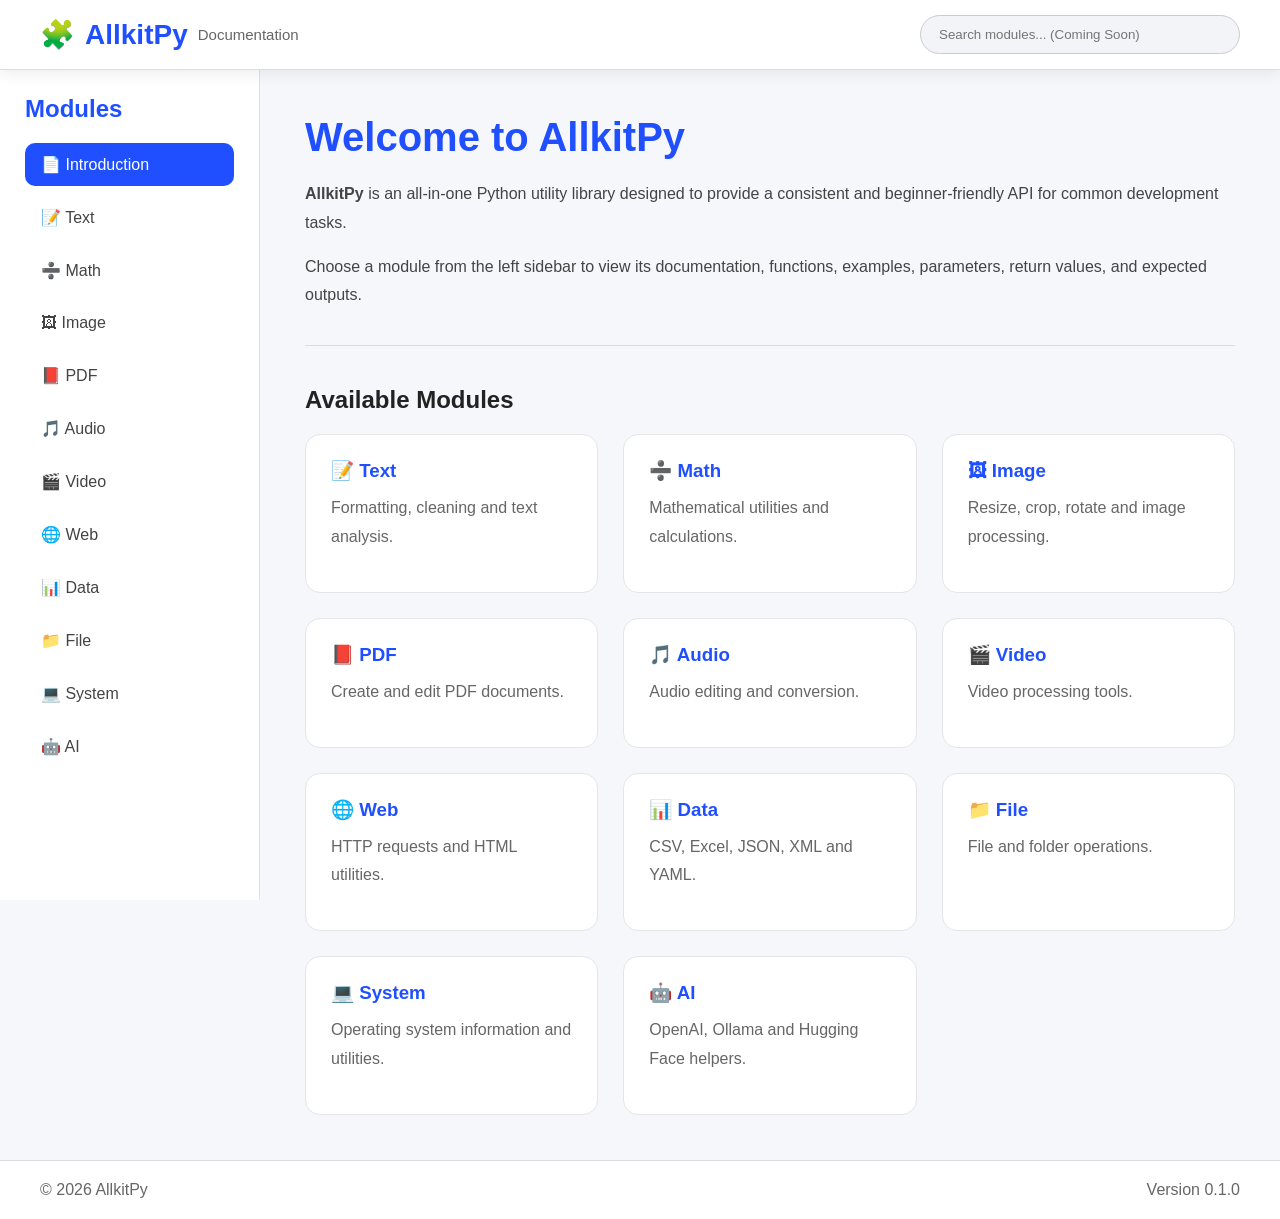
==== examples.html @ 15872f17 "allkitpy.doc  update 1" ====
<!DOCTYPE html>
<html lang="en">

<head>

    <meta charset="UTF-8">
    <meta name="viewport" content="width=device-width, initial-scale=1.0">

    <title>AllkitPy Documentation</title>

    <link rel="stylesheet" href="docs.css">

</head>

<body>

    <!-- ========================================= -->
    <!-- Header -->
    <!-- ========================================= -->

    <header class="topbar">

        <div class="logo">

            🧩 <span>AllkitPy</span>

            <small>Documentation</small>

        </div>

        <div class="search">

            <input
                type="text"
                placeholder="Search modules... (Coming Soon)"
                disabled>

        </div>

    </header>

    <!-- ========================================= -->
    <!-- Main -->
    <!-- ========================================= -->

    <main class="container">

        <!-- ================= Sidebar ================= -->

        <aside class="sidebar">

            <h2>Modules</h2>

            <nav>

                <a href="examples.html" class="active">
                    📄 Introduction
                </a>

                <a href="text.html">
                    📝 Text
                </a>

                <a href="math.html">
                    ➗ Math
                </a>

                <a href="image.html">
                    🖼 Image
                </a>

                <a href="pdf.html">
                    📕 PDF
                </a>

                <a href="audio.html">
                    🎵 Audio
                </a>

                <a href="video.html">
                    🎬 Video
                </a>

                <a href="web.html">
                    🌐 Web
                </a>

                <a href="data.html">
                    📊 Data
                </a>

                <a href="file.html">
                    📁 File
                </a>

                <a href="system.html">
                    💻 System
                </a>

                <a href="ai.html">
                    🤖 AI
                </a>

            </nav>

        </aside>

        <!-- ================= Content ================= -->

        <section class="content">

            <h1>
                Welcome to AllkitPy
            </h1>

            <p>

                <strong>AllkitPy</strong> is an all-in-one Python utility
                library designed to provide a consistent and beginner-friendly
                API for common development tasks.

            </p>

            <p>

                Choose a module from the left sidebar to view its
                documentation, functions, examples, parameters,
                return values, and expected outputs.

            </p>

            <hr>

            <h2>
                Available Modules
            </h2>

            <div class="module-grid">

                <a href="text.html" class="card">
                    <h3>📝 Text</h3>
                    <p>Formatting, cleaning and text analysis.</p>
                </a>

                <a href="math.html" class="card">
                    <h3>➗ Math</h3>
                    <p>Mathematical utilities and calculations.</p>
                </a>

                <a href="image.html" class="card">
                    <h3>🖼 Image</h3>
                    <p>Resize, crop, rotate and image processing.</p>
                </a>

                <a href="pdf.html" class="card">
                    <h3>📕 PDF</h3>
                    <p>Create and edit PDF documents.</p>
                </a>

                <a href="audio.html" class="card">
                    <h3>🎵 Audio</h3>
                    <p>Audio editing and conversion.</p>
                </a>

                <a href="video.html" class="card">
                    <h3>🎬 Video</h3>
                    <p>Video processing tools.</p>
                </a>

                <a href="web.html" class="card">
                    <h3>🌐 Web</h3>
                    <p>HTTP requests and HTML utilities.</p>
                </a>

                <a href="data.html" class="card">
                    <h3>📊 Data</h3>
                    <p>CSV, Excel, JSON, XML and YAML.</p>
                </a>

                <a href="file.html" class="card">
                    <h3>📁 File</h3>
                    <p>File and folder operations.</p>
                </a>

                <a href="system.html" class="card">
                    <h3>💻 System</h3>
                    <p>Operating system information and utilities.</p>
                </a>

                <a href="ai.html" class="card">
                    <h3>🤖 AI</h3>
                    <p>OpenAI, Ollama and Hugging Face helpers.</p>
                </a>

            </div>

        </section>

    </main>

    <!-- ========================================= -->
    <!-- Footer -->
    <!-- ========================================= -->

    <footer>

        © 2026 AllkitPy

        <span>

            Version 0.1.0

        </span>

    </footer>

    <script src="docs.js"></script>

</body>

</html>
---- docs.css ----
/* ===========================================================
   AllkitPy Documentation
   =========================================================== */

*{
    margin:0;
    padding:0;
    box-sizing:border-box;
}

html{
    scroll-behavior:smooth;
}

body{

    font-family:
        "Segoe UI",
        Arial,
        Helvetica,
        sans-serif;

    background:#f5f7fb;

    color:#222;

}

/* ===========================================================
   Header
   =========================================================== */

.topbar{

    position:sticky;

    top:0;

    z-index:1000;

    height:70px;

    background:#ffffff;

    display:flex;

    justify-content:space-between;

    align-items:center;

    padding:0 40px;

    border-bottom:1px solid #dddddd;

    box-shadow:0 3px 15px rgba(0,0,0,.08);

}

.logo{

    display:flex;

    align-items:center;

    gap:10px;

    font-size:28px;

    font-weight:bold;

}

.logo span{

    color:#1f4fff;

}

.logo small{

    color:#666;

    font-size:15px;

    font-weight:500;

}

.search input{

    width:320px;

    padding:11px 18px;

    border-radius:30px;

    border:1px solid #cccccc;

    background:#f3f4f8;

    color:#555;

}

/* ===========================================================
   Layout
   =========================================================== */

.container{

    display:flex;

    min-height:calc(100vh - 70px);

}

/* ===========================================================
   Sidebar
   =========================================================== */

.sidebar{

    width:260px;

    background:white;

    border-right:1px solid #e2e2e2;

    padding:25px;

    position:sticky;

    top:70px;

    height:calc(100vh - 70px);

    overflow:auto;

}

.sidebar h2{

    margin-bottom:20px;

    color:#1f4fff;

}

.sidebar nav{

    display:flex;

    flex-direction:column;

    gap:10px;

}

.sidebar a{

    text-decoration:none;

    color:#444;

    padding:12px 16px;

    border-radius:10px;

    transition:.25s;

}

.sidebar a:hover{

    background:#1f4fff;

    color:white;

    transform:translateX(5px);

}

.sidebar .active{

    background:#1f4fff;

    color:white;

}

/* ===========================================================
   Content
   =========================================================== */

.content{

    flex:1;

    padding:45px;

}

.content h1{

    font-size:40px;

    margin-bottom:20px;

    color:#1f4fff;

}

.content h2{

    margin-top:40px;

    margin-bottom:20px;

}

.content p{

    line-height:1.8;

    color:#444;

    margin-bottom:15px;

}

.content hr{

    margin:35px 0;

    border:none;

    border-top:1px solid #dddddd;

}

/* ===========================================================
   Cards
   =========================================================== */

.module-grid{

    display:grid;

    grid-template-columns:
        repeat(auto-fit,minmax(250px,1fr));

    gap:25px;

}

.card{

    background:white;

    padding:25px;

    border-radius:15px;

    text-decoration:none;

    color:#222;

    border:1px solid #e5e5e5;

    transition:.3s;

}

.card:hover{

    transform:translateY(-8px);

    box-shadow:0 10px 30px rgba(0,0,0,.15);

    border-color:#1f4fff;

}

.card h3{

    margin-bottom:12px;

    color:#1f4fff;

}

.card p{

    color:#666;

}

/* ===========================================================
   Footer
   =========================================================== */

footer{

    background:white;

    border-top:1px solid #dddddd;

    padding:20px 40px;

    display:flex;

    justify-content:space-between;

    color:#666;

}

/* ===========================================================
   Responsive
   =========================================================== */

@media(max-width:900px){

    .container{

        flex-direction:column;

    }

    .sidebar{

        position:relative;

        width:100%;

        height:auto;

        top:0;

    }

    .search input{

        width:180px;

    }

    .content{

        padding:25px;

    }

    .content h1{

        font-size:32px;

    }

}

@media(max-width:600px){

    .topbar{

        padding:15px;

        flex-direction:column;

        height:auto;

        gap:15px;

    }

    .logo{

        font-size:22px;

    }

    .search input{

        width:100%;

    }

    footer{

        flex-direction:column;

        gap:10px;

        text-align:center;

    }

}
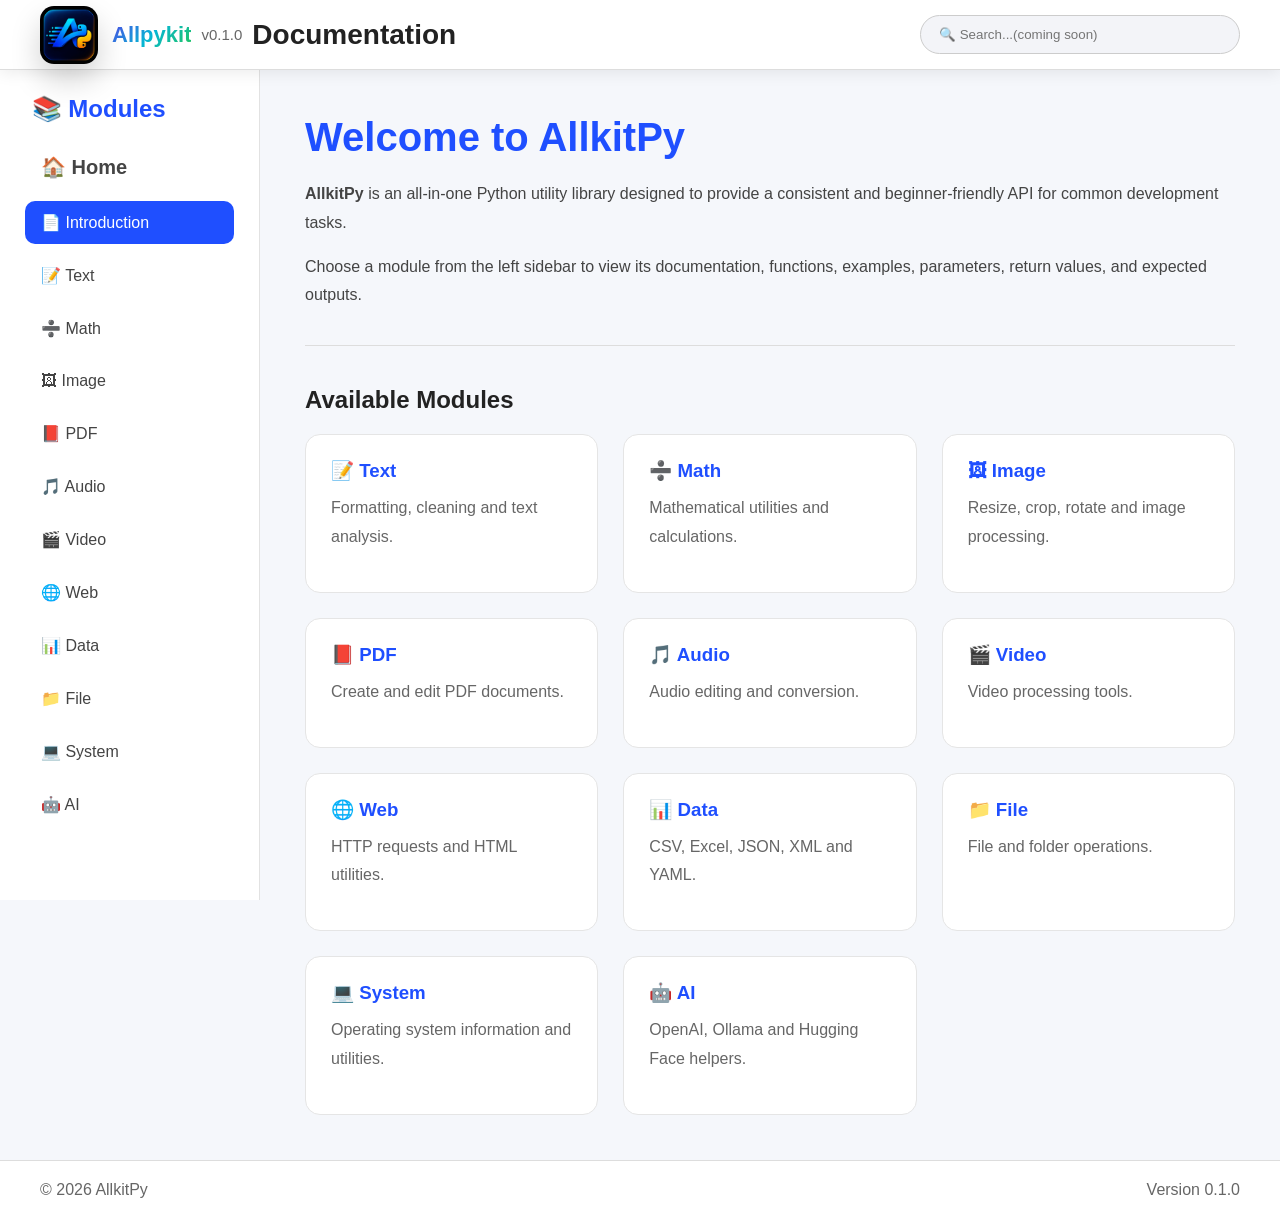
==== commit 66a7e173: "update upload 2" ====
--- a/examples.html
+++ b/examples.html
@@ -9,6 +9,8 @@
     <title>AllkitPy Documentation</title>
 
     <link rel="stylesheet" href="docs.css">
+        <link rel="stylesheet" href="image.css">
+
 
 </head>
 
@@ -18,25 +20,18 @@
     <!-- Header -->
     <!-- ========================================= -->
 
-    <header class="topbar">
-
+<header class="topbar">
         <div class="logo">
-
-            🧩 <span>AllkitPy</span>
-
-            <small>Documentation</small>
-
+            <a class="brand" href="#">
+            <img src="images/icon.png" alt="Allpykit">
+            <span>Allpykit</span>
+            </a>
+              <!-- Allkit<span>Py</span> -->
+            <small>v0.1.0</small>Documentation
         </div>
-
         <div class="search">
-
-            <input
-                type="text"
-                placeholder="Search modules... (Coming Soon)"
-                disabled>
-
+            <input type="search" placeholder="🔍 Search...(coming soon)">
         </div>
-
     </header>
 
     <!-- ========================================= -->
@@ -49,9 +44,11 @@
 
         <aside class="sidebar">
 
-            <h2>Modules</h2>
+                        <h2>&nbsp;📚 Modules</h2>
+
 
             <nav>
+                                <a href="index.html" style="font-size: 20px;"><b>🏠 Home</b></a>
 
                 <a href="examples.html" class="active">
                     📄 Introduction
--- a/image.css
+++ b/image.css
@@ -0,0 +1,39 @@
+.brand{
+
+    display:flex;
+    align-items:center;
+    gap:14px;
+
+    text-decoration:none;
+
+}
+
+.brand img{
+
+    width:58px;
+    height:58px;
+
+    border-radius:14px;
+
+    box-shadow:0 15px 30px rgba(0,0,0,0.18);
+
+    transition:.3s;
+
+}
+
+.brand img:hover{
+
+    transform:rotate(-5deg) scale(1.1);
+
+}
+
+.brand span{
+
+    font-size:22px;
+    font-weight:900;
+
+    background:linear-gradient(135deg,#4F46E5,#06B6D4,#22C55E);
+    -webkit-background-clip:text;
+    -webkit-text-fill-color:transparent;
+
+}
